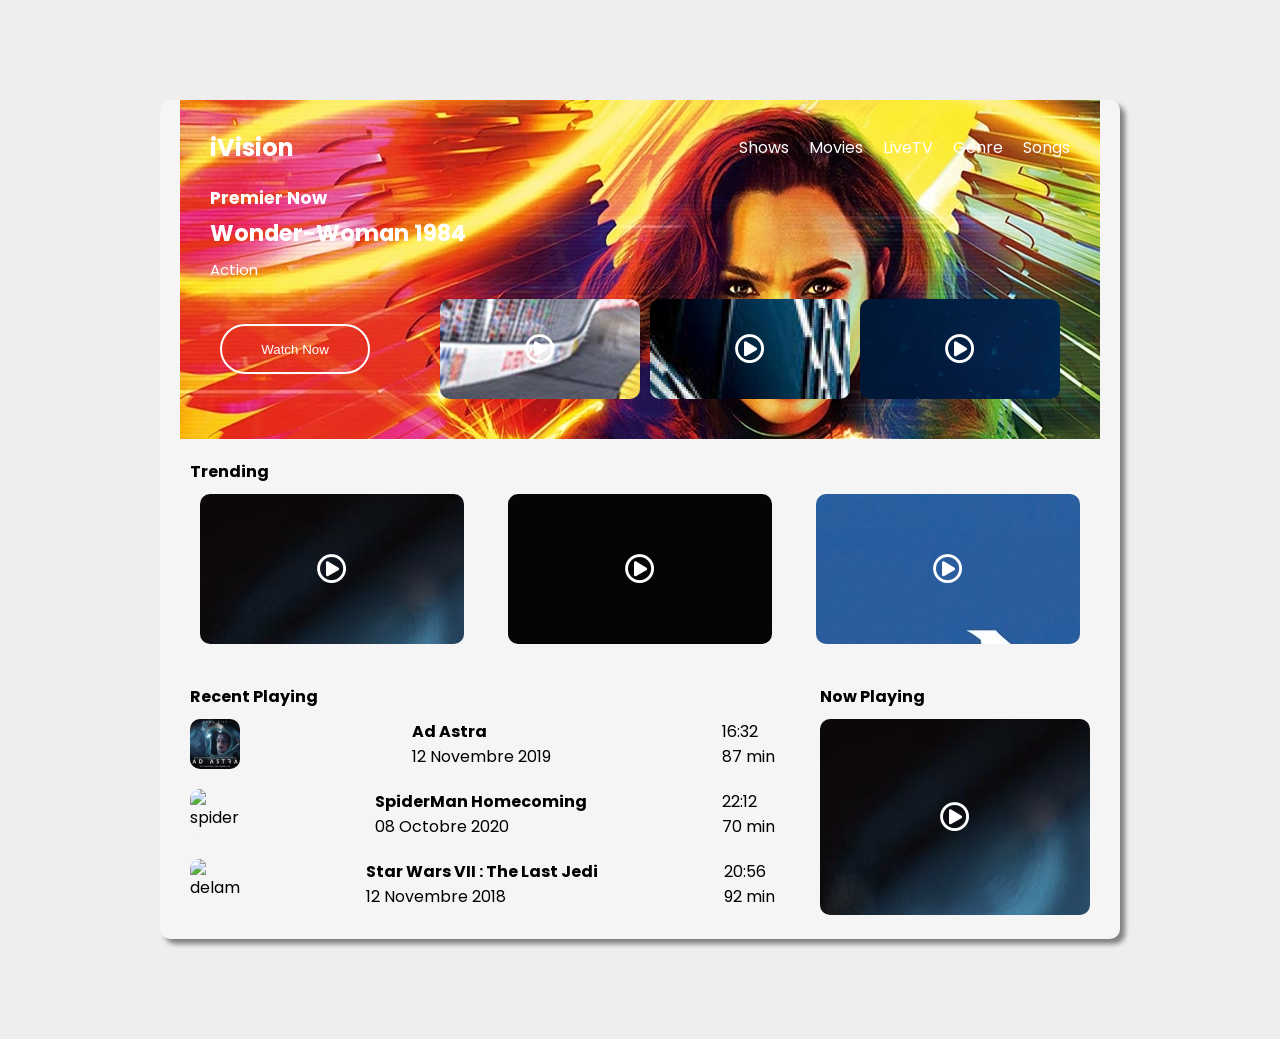
==== index.html @ 73424f3f "premiere version" ====
<!DOCTYPE html>
<html lang="en">
  <head>
    <meta charset="UTF-8" />
    <meta name="viewport" content="width=device-width, initial-scale=1.0" />
    <!------------------- Lien CSS ------------------->
    <link rel="stylesheet" href="./style.css" />
    <!------------------- Lien Font Awesome ------------------->
    <link
      rel="stylesheet"
      href=" https://cdnjs.cloudflare.com/ajax/libs/font-awesome/5.15.1/css/all.min.css"
    />
    <!-- Lien Google Font -->
    <link
      href="https://fonts.googleapis.com/css2?family=Poppins&display=swap"
      rel="stylesheet"
    />
    <!------------------- Lien Bootstrap ------------------->
    <!-- <link
      href="https://cdn.jsdelivr.net/npm/bootstrap@5.0.0-beta1/dist/css/bootstrap.min.css"
      rel="stylesheet"
      integrity="sha384-giJF6kkoqNQ00vy+HMDP7azOuL0xtbfIcaT9wjKHr8RbDVddVHyTfAAsrekwKmP1"
      crossorigin="anonymous"
    /> -->
    <title>iVision - Le streaming pour les ...</title>
  </head>
  <body>
    <!------------------- Corps du site ------------------->
    <main>
      <!------------------- En tete ------------------->
      <header>
        <!------------------- Barre de nav ------------------->
        <nav>
          <!-- Titre du site -->
          <h1>iVision</h1>
          <!------------------- Liste de choix ------------------->
          <ul>
            <li><a href="#!">Shows</a></li>
            <li><a href="#!">Movies</a></li>
            <li><a href="#!">LiveTV</a></li>
            <li><a href="#!">Genre</a></li>
            <li><a href="#!">Songs</a></li>
          </ul>
        </nav>
        <!------------------- Infos du film en couv ------------------->
        <div class="info_film">
          <h3>Premier Now</h3>
          <h2>Wonder-Woman 1984</h2>
          <p>Action</p>
        </div>
        <!------------------- Bas du header ------------------->
        <div class="header_bas">
          <!------------------- Bouton ------------------->
          <button type="button"><span>Watch Now</span></button>
          <!------------------- Liste de films sur la droite ------------------->
          <div class="image_films_droite">
            <div class="film1">
              <i class="far fa-play-circle"></i>
            </div>
            <div class="film2">
              <i class="far fa-play-circle"></i>
            </div>
            <div class="film3">
              <i class="far fa-play-circle"></i>
            </div>
          </div>
        </div>
      </header>
      <!----------------- Trending ------------------->
      <section>
        <h4>Trending</h4>
        <!------------------- Container pour les images des films ------------------->
        <div class="trending">
          <div class="image_film1">
            <i class="far fa-play-circle"></i>
          </div>
          <div class="image_film2">
            <i class="far fa-play-circle"></i>
          </div>
          <div class="image_film3">
            <i class="far fa-play-circle"></i>
          </div>
        </div>
      </section>
      <!------------------- Bas de page ------------------->
      <footer>
        <!------------------- Recent Playing ------------------->
        <!------------------- Liste de films recemment joués ------------------->
        <!------------------- Ligne 1 ------------------->
        <div class="encart_gauche">
          <h4>Recent Playing</h4>
          <div class="ligne_film">
            <ul>
              <li>
                <img src="./assets/ad_astra.jpg" alt="adastra" />
              </li>
              <li class="nom_date">
                <div>
                  <strong>Ad Astra</strong>
                  <br />
                  12 Novembre 2019
                </div>
              </li>
              <li>
                <div class="heure_durée">
                  16:32 <br />
                  87 min
                </div>
              </li>
            </ul>
          </div>
          <!------------------- Ligne 2 ------------------->
          <div class="ligne_film">
            <ul>
              <li>
                <img
                  src="https://www.ecranlarge.com/media/cache/1600x1200/uploads/image/000/988/spider-man-homecoming-affiche-988436.jpg"
                  alt="spiderman homecoming"
                />
              </li>
              <li class="nom_date">
                <div>
                  <strong>SpiderMan Homecoming</strong>
                  <br />
                  08 Octobre 2020
                </div>
              </li>
              <li>
                <div class="heure_durée">
                  22:12 <br />
                  70 min
                </div>
              </li>
            </ul>
          </div>
          <!------------------- Ligne 3 ------------------->
          <div class="ligne_film">
            <ul>
              <li>
                <img
                  src="https://www.playlistsociety.fr/wp-content/uploads/2017/12/star-wars-the-last-jedi.jpg"
                  alt="delamerde"
                />
              </li>
              <li class="nom_date">
                <div>
                  <strong>Star Wars VII : The Last Jedi</strong>
                  <br />
                  12 Novembre 2018
                </div>
              </li>
              <li>
                <div class="heure_durée">
                  20:56 <br />
                  92 min
                </div>
              </li>
            </ul>
          </div>
        </div>
        <!------------------- Now Playing ------------------->
        <div class="encart_now_playing">
          <div class="now_playing"></div>
          <h4>Now Playing</h4>
          <div class="image_now_playing">
            <i class="far fa-play-circle"></i>
          </div>
        </div>
      </footer>
    </main>
    <!------------------- Script Bootstrap ------------------->
    <!-- <script
      src="https://cdn.jsdelivr.net/npm/bootstrap@5.0.0-beta1/dist/js/bootstrap.bundle.min.js"
      integrity="sha384-ygbV9kiqUc6oa4msXn9868pTtWMgiQaeYH7/t7LECLbyPA2x65Kgf80OJFdroafW"
      crossorigin="anonymous"
    ></script> -->
  </body>
</html>
---- style.css ----
/*----------------- Tout le site -----------------*/
* {
  margin: 0;
  padding: 0;
  box-sizing: border-box;
}

html {
  font-size: 62.5%;
}

img {
  display: block;
  object-fit: cover;
  border-radius: 10px;
  width: 5rem;
  height: 5rem;
}

ul {
  list-style-type: none;
  display: flex;
}

ul li {
  margin-left: 2rem;
}

a {
  color: white;
  text-decoration: none;
}

body {
  font-family: "Poppins", sans-serif;
  font-size: 1.6rem;
  background-color: #eee;
}

main {
  width: 75%;
  margin: 10rem auto;
  padding: 0 2rem;
  border-radius: 10px;
  box-shadow: 5px 5px 5px grey;
  background-color: #f5f5f5;
}

i {
  font-size: 3rem;
  color: white;
}

/*----------------- Header -----------------*/

header {
  padding: 3rem;
  margin-bottom: 1rem;
  background-image: /* linear-gradient(rgba(0, 0, 0, 0.25), rgba(0, 0, 0, 0.25)) */ url("./assets/Wonder-Woman-1984.jpg");
  color: white;
}

nav {
  display: flex;
  justify-content: space-between;
  align-items: center;
  margin-bottom: 2rem;
}

.info_film {
  font-size: 1.5rem;
  margin-bottom: 0.8rem;
}

.info_film h3 {
  margin-bottom: 0.5rem;
}

.info_film h2 {
  margin-bottom: 0.8rem;
}

.header_bas {
  padding: 1rem;
  display: flex;
  justify-content: space-between;
  align-items: center;
}

header .film1 {
  display: flex;
  justify-content: center;
  align-items: center;
  border-radius: 10px;
  background-image: url("./assets/disney-cars-aladdin-raiponce-les-clins-d-oeil-caches-dans-les-films-disney-pixar-33-photos.jpg");
  height: 10rem;
  width: 20rem;
}

header .film2 {
  display: flex;
  justify-content: center;
  align-items: center;
  border-radius: 10px;
  background-image: url("./assets/cover-r4x3w1000-583516a235146-inception-inception-21-07-2010-5-g.jpg");
  height: 10rem;
  width: 20rem;
}

header .film3 {
  display: flex;
  justify-content: center;
  align-items: center;
  border-radius: 10px;
  background-image: url("./assets/EA34B244F31C104EBB202E8A769CE96B56C42AA4FE63E5B93230D4A7A1E15FB0.png");
  height: 10rem;
  width: 20rem;
}

header button {
  background-color: transparent;
  width: 15rem;
  height: 5rem;
  border: solid 0.2rem white;
  border-color: white;
  border-radius: 30px;
}

span {
  color: white;
}

.image_films_droite {
  display: flex;
}

.image_films_droite .film2 {
  margin-left: 1rem;
}

.image_films_droite .film3 {
  margin-left: 1rem;
}

/*----------------- Trending -----------------*/

section {
  margin-bottom: 1rem;
  padding: 1rem;
}

.trending {
  display: flex;
  justify-content: space-between;
  padding: 1rem;
}

.trending .image_film1 {
  display: flex;
  align-items: center;
  justify-content: center;
  border-radius: 10px;
  height: 15rem;
  width: 30%;
  background-image: url("./assets/ad_astra.jpg");
}

.trending .image_film2 {
  display: flex;
  align-items: center;
  justify-content: center;
  border-radius: 10px;
  height: 15rem;
  width: 30%;
  background-image: url("./assets/joker-joaquin-phoenix.jpg");
}

.trending .image_film3 {
  display: flex;
  align-items: center;
  justify-content: center;
  border-radius: 10px;
  height: 15rem;
  width: 30%;
  background-image: url("./assets/812uG5uFZhL.jpg");
}

/*----------------- Footer -----------------*/

footer {
  padding: 1rem;
  display: flex;
  justify-content: space-between;
}

/*----------------- Recent Playing -----------------*/

.encart_gauche {
  width: 65%;
}

footer ul {
  display: flex;
  justify-content: space-between;
}

footer .encart_gauche ul li {
  margin-left: 0;
  display: flex;
  justify-content: space-between;
  text-align: left;
  margin-bottom: 2rem;
}

footer h4 {
  margin-bottom: 1rem;
}

/*----------------- Now Playing -----------------*/

footer button {
  height: 8.5rem;
  width: 30%;
}

.encart_now_playing {
  width: 30%;
}

.encart_now_playing .now-playing {
  height: 5rem;
  width: 100%;
}

.image_now_playing {
  background-image: url("./assets/ad_astra.jpg");
  height: 80%;
  display: flex;
  justify-content: center;
  align-items: center;
  border-radius: 10px;
}
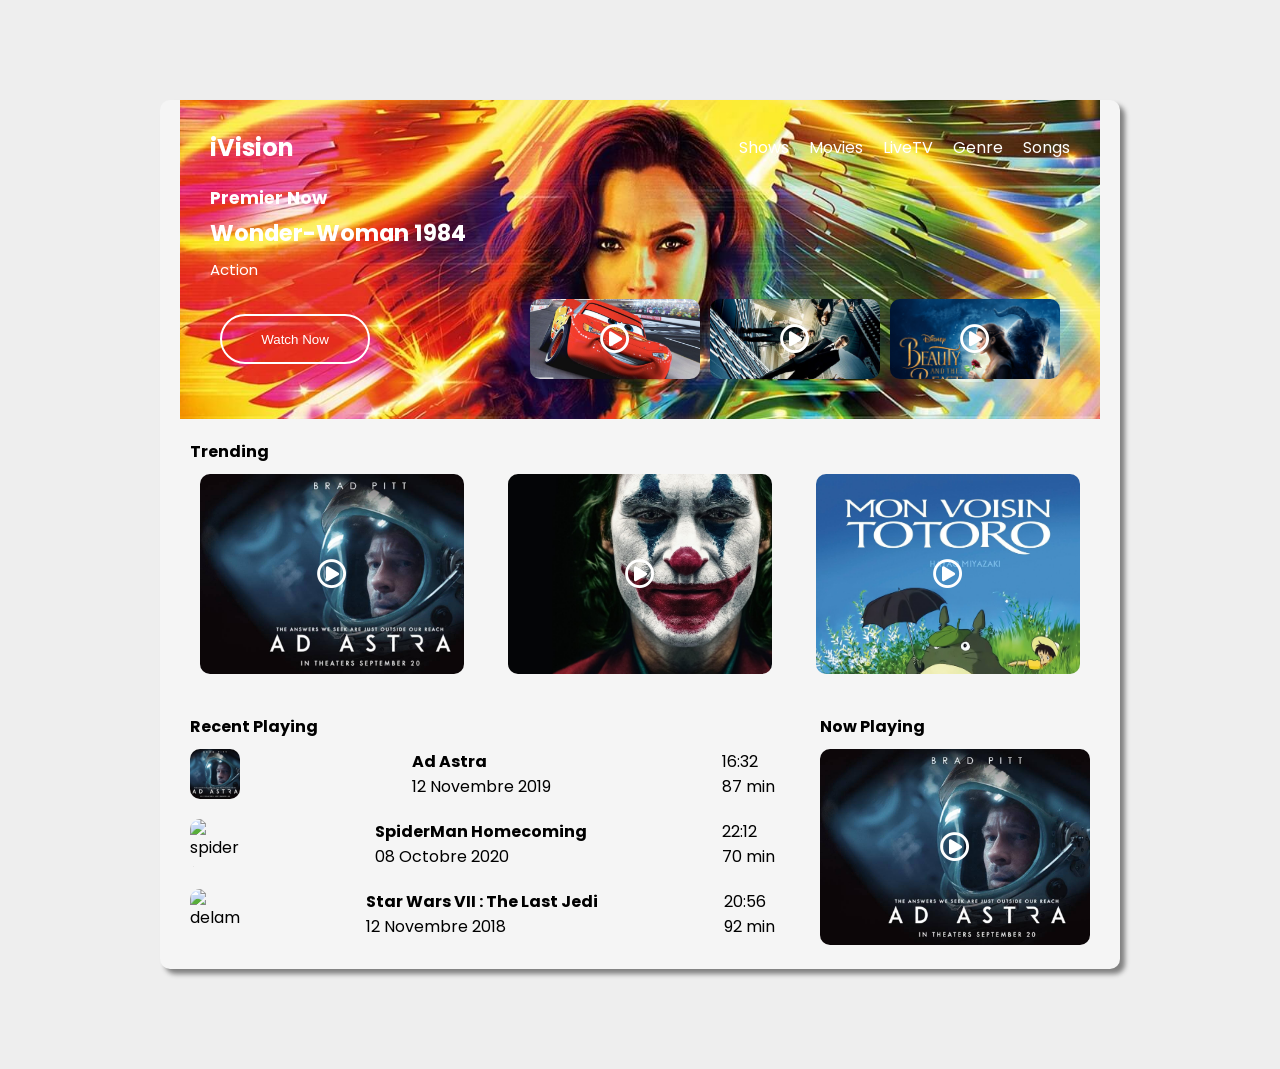
==== commit 16ab6434: "version3" ====
--- a/index.html
+++ b/index.html
@@ -51,7 +51,7 @@
         <!------------------- Bas du header ------------------->
         <div class="header_bas">
           <!------------------- Bouton ------------------->
-          <button type="button"><span>Watch Now</span></button>
+          <button class="bouton" type="button">Watch Now</button>
           <!------------------- Liste de films sur la droite ------------------->
           <div class="image_films_droite">
             <div class="film1">
@@ -95,7 +95,7 @@
                 <img src="./assets/ad_astra.jpg" alt="adastra" />
               </li>
               <li class="nom_date">
-                <div>
+                <div class="centre_ligne_bas">
                   <strong>Ad Astra</strong>
                   <br />
                   12 Novembre 2019
@@ -119,7 +119,7 @@
                 />
               </li>
               <li class="nom_date">
-                <div>
+                <div class="centre_ligne_bas">
                   <strong>SpiderMan Homecoming</strong>
                   <br />
                   08 Octobre 2020
@@ -143,7 +143,7 @@
                 />
               </li>
               <li class="nom_date">
-                <div>
+                <div class="centre_ligne_bas">
                   <strong>Star Wars VII : The Last Jedi</strong>
                   <br />
                   12 Novembre 2018
--- a/style.css
+++ b/style.css
@@ -56,7 +56,9 @@
 header {
   padding: 3rem;
   margin-bottom: 1rem;
-  background-image: /* linear-gradient(rgba(0, 0, 0, 0.25), rgba(0, 0, 0, 0.25)) */ url("./assets/Wonder-Woman-1984.jpg");
+  background-image: /*linear-gradient(rgba(0, 0, 0, 0.25) rgba(0, 0, 0, 0.25))*/ url("./assets/Wonder-Woman-1984.jpg");
+  background-size: cover;
+  /* background: linear-gradient(rgba(0, 0, 0, 0.7), rgba(0, 0, 0, 0.7)); */
   color: white;
 }
 
@@ -93,8 +95,9 @@
   align-items: center;
   border-radius: 10px;
   background-image: url("./assets/disney-cars-aladdin-raiponce-les-clins-d-oeil-caches-dans-les-films-disney-pixar-33-photos.jpg");
-  height: 10rem;
-  width: 20rem;
+  background-size: cover;
+  height: 8rem;
+  width: 17rem;
 }
 
 header .film2 {
@@ -103,8 +106,9 @@
   align-items: center;
   border-radius: 10px;
   background-image: url("./assets/cover-r4x3w1000-583516a235146-inception-inception-21-07-2010-5-g.jpg");
-  height: 10rem;
-  width: 20rem;
+  background-size: cover;
+  height: 8rem;
+  width: 17rem;
 }
 
 header .film3 {
@@ -113,35 +117,57 @@
   align-items: center;
   border-radius: 10px;
   background-image: url("./assets/EA34B244F31C104EBB202E8A769CE96B56C42AA4FE63E5B93230D4A7A1E15FB0.png");
-  height: 10rem;
-  width: 20rem;
+  background-size: cover;
+  height: 8rem;
+  width: 17rem;
 }
 
 header button {
   background-color: transparent;
+  color: white;
   width: 15rem;
   height: 5rem;
   border: solid 0.2rem white;
   border-color: white;
   border-radius: 30px;
-}
-
-span {
-  color: white;
+  transition: all 0.2s ease-out;
+}
+
+.bouton:hover {
+  background-color: white;
+  color: black;
+  cursor: pointer;
+  box-shadow: 10px 5px 5px #111;
 }
 
 .image_films_droite {
   display: flex;
+  transition: all 0.2s ease-out;
+}
+
+.image_films_droite .film1:hover {
+  box-shadow: 10px 5px 5px #111;
+  cursor: pointer;
 }
 
 .image_films_droite .film2 {
   margin-left: 1rem;
 }
 
+.image_films_droite .film2:hover {
+  box-shadow: 10px 5px 5px #111;
+  cursor: pointer;
+}
+
 .image_films_droite .film3 {
   margin-left: 1rem;
 }
 
+.image_films_droite .film3:hover {
+  box-shadow: 10px 5px 5px #111;
+  cursor: pointer;
+}
+
 /*----------------- Trending -----------------*/
 
 section {
@@ -160,9 +186,10 @@
   align-items: center;
   justify-content: center;
   border-radius: 10px;
-  height: 15rem;
+  height: 20rem;
   width: 30%;
   background-image: url("./assets/ad_astra.jpg");
+  background-size: cover;
 }
 
 .trending .image_film2 {
@@ -170,9 +197,10 @@
   align-items: center;
   justify-content: center;
   border-radius: 10px;
-  height: 15rem;
+  height: 20rem;
   width: 30%;
   background-image: url("./assets/joker-joaquin-phoenix.jpg");
+  background-size: cover;
 }
 
 .trending .image_film3 {
@@ -180,9 +208,25 @@
   align-items: center;
   justify-content: center;
   border-radius: 10px;
-  height: 15rem;
+  height: 20rem;
   width: 30%;
   background-image: url("./assets/812uG5uFZhL.jpg");
+  background-size: cover;
+}
+
+.trending .image_film1:hover {
+  box-shadow: 10px 5px 5px #111;
+  cursor: pointer;
+}
+
+.trending .image_film2:hover {
+  box-shadow: 10px 5px 5px #111;
+  cursor: pointer;
+}
+
+.trending .image_film3:hover {
+  box-shadow: 10px 5px 5px #111;
+  cursor: pointer;
 }
 
 /*----------------- Footer -----------------*/
@@ -214,6 +258,10 @@
 
 footer h4 {
   margin-bottom: 1rem;
+}
+
+.centre_ligne_bas {
+  text-align: left;
 }
 
 /*----------------- Now Playing -----------------*/
@@ -234,9 +282,15 @@
 
 .image_now_playing {
   background-image: url("./assets/ad_astra.jpg");
+  background-size: cover;
   height: 80%;
   display: flex;
   justify-content: center;
   align-items: center;
   border-radius: 10px;
 }
+
+.image_now_playing:hover {
+  box-shadow: 10px 5px 5px #111;
+  cursor: pointer;
+}
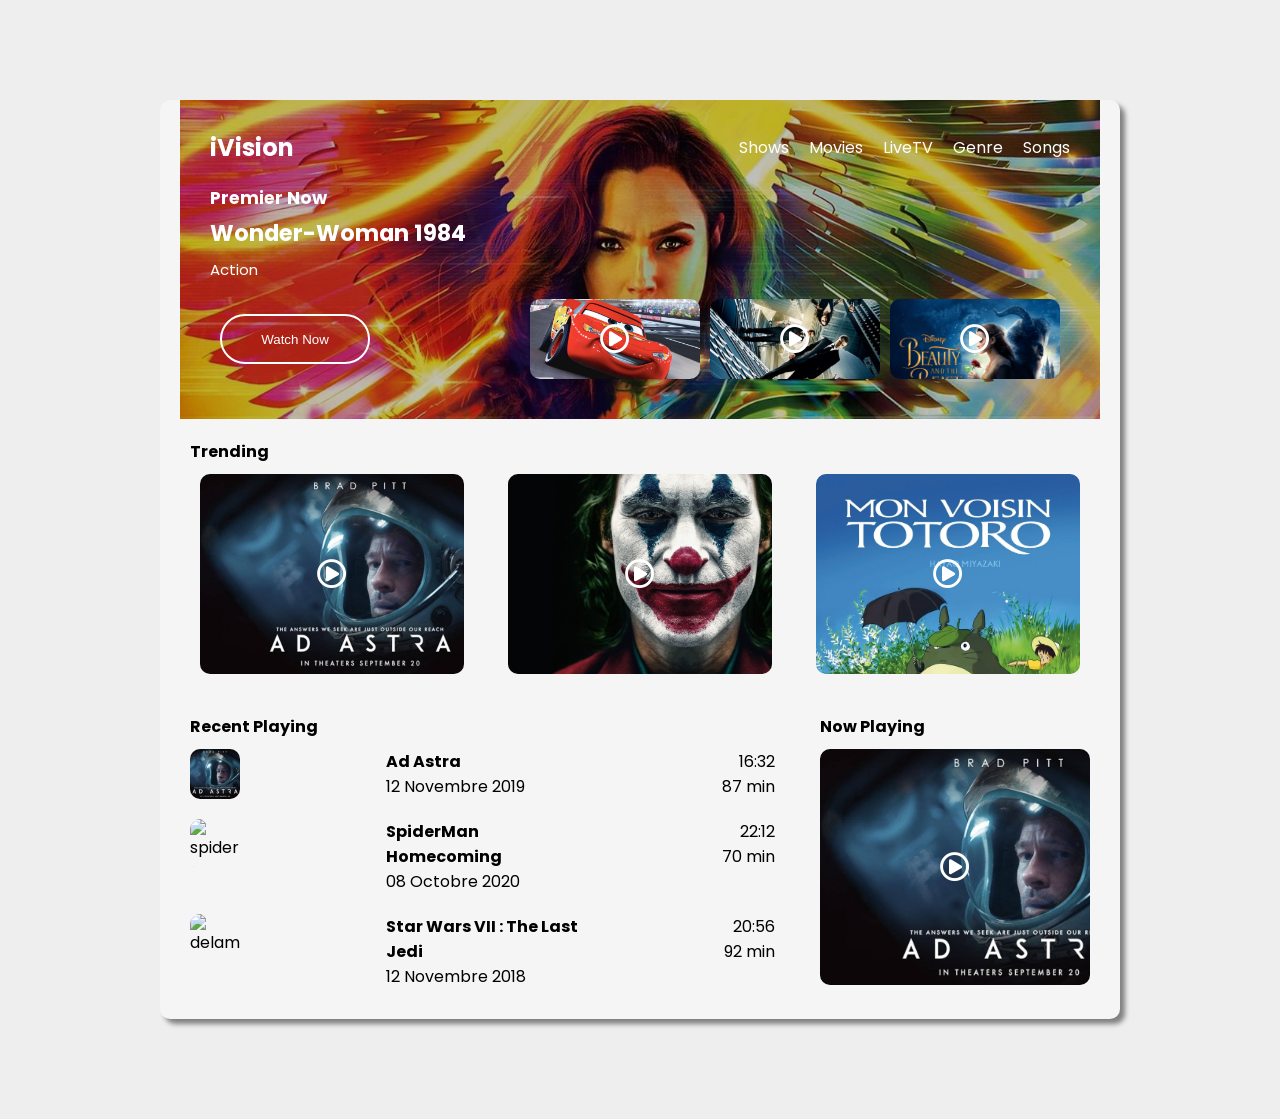
==== commit 1e49be21: "iVision" ====
--- a/index.html
+++ b/index.html
@@ -1,5 +1,5 @@
 <!DOCTYPE html>
-<html lang="en">
+<html lang="fr">
   <head>
     <meta charset="UTF-8" />
     <meta name="viewport" content="width=device-width, initial-scale=1.0" />
@@ -15,14 +15,7 @@
       href="https://fonts.googleapis.com/css2?family=Poppins&display=swap"
       rel="stylesheet"
     />
-    <!------------------- Lien Bootstrap ------------------->
-    <!-- <link
-      href="https://cdn.jsdelivr.net/npm/bootstrap@5.0.0-beta1/dist/css/bootstrap.min.css"
-      rel="stylesheet"
-      integrity="sha384-giJF6kkoqNQ00vy+HMDP7azOuL0xtbfIcaT9wjKHr8RbDVddVHyTfAAsrekwKmP1"
-      crossorigin="anonymous"
-    /> -->
-    <title>iVision - Le streaming pour les ...</title>
+    <title>iVision - Le streaming pour tous</title>
   </head>
   <body>
     <!------------------- Corps du site ------------------->
@@ -92,7 +85,7 @@
           <div class="ligne_film">
             <ul>
               <li>
-                <img src="./assets/ad_astra.jpg" alt="adastra" />
+                <img src="./assets/ad_astra.jpg" alt="ad_Astra" />
               </li>
               <li class="nom_date">
                 <div class="centre_ligne_bas">
@@ -168,11 +161,5 @@
         </div>
       </footer>
     </main>
-    <!------------------- Script Bootstrap ------------------->
-    <!-- <script
-      src="https://cdn.jsdelivr.net/npm/bootstrap@5.0.0-beta1/dist/js/bootstrap.bundle.min.js"
-      integrity="sha384-ygbV9kiqUc6oa4msXn9868pTtWMgiQaeYH7/t7LECLbyPA2x65Kgf80OJFdroafW"
-      crossorigin="anonymous"
-    ></script> -->
   </body>
 </html>
--- a/style.css
+++ b/style.css
@@ -56,9 +56,9 @@
 header {
   padding: 3rem;
   margin-bottom: 1rem;
-  background-image: /*linear-gradient(rgba(0, 0, 0, 0.25) rgba(0, 0, 0, 0.25))*/ url("./assets/Wonder-Woman-1984.jpg");
-  background-size: cover;
-  /* background: linear-gradient(rgba(0, 0, 0, 0.7), rgba(0, 0, 0, 0.7)); */
+  background: linear-gradient(rgba(0, 0, 0, 0.25), rgba(0, 0, 0, 0.25)),
+    url("./assets/Wonder-Woman-1984.jpg");
+  background-size: cover;
   color: white;
 }
 
@@ -243,25 +243,23 @@
   width: 65%;
 }
 
-footer ul {
+footer .encart_gauche ul {
   display: flex;
   justify-content: space-between;
 }
 
 footer .encart_gauche ul li {
   margin-left: 0;
-  display: flex;
-  justify-content: space-between;
-  text-align: left;
   margin-bottom: 2rem;
+  width: 33%;
+}
+
+footer .heure_durée {
+  text-align: end;
 }
 
 footer h4 {
   margin-bottom: 1rem;
-}
-
-.centre_ligne_bas {
-  text-align: left;
 }
 
 /*----------------- Now Playing -----------------*/
